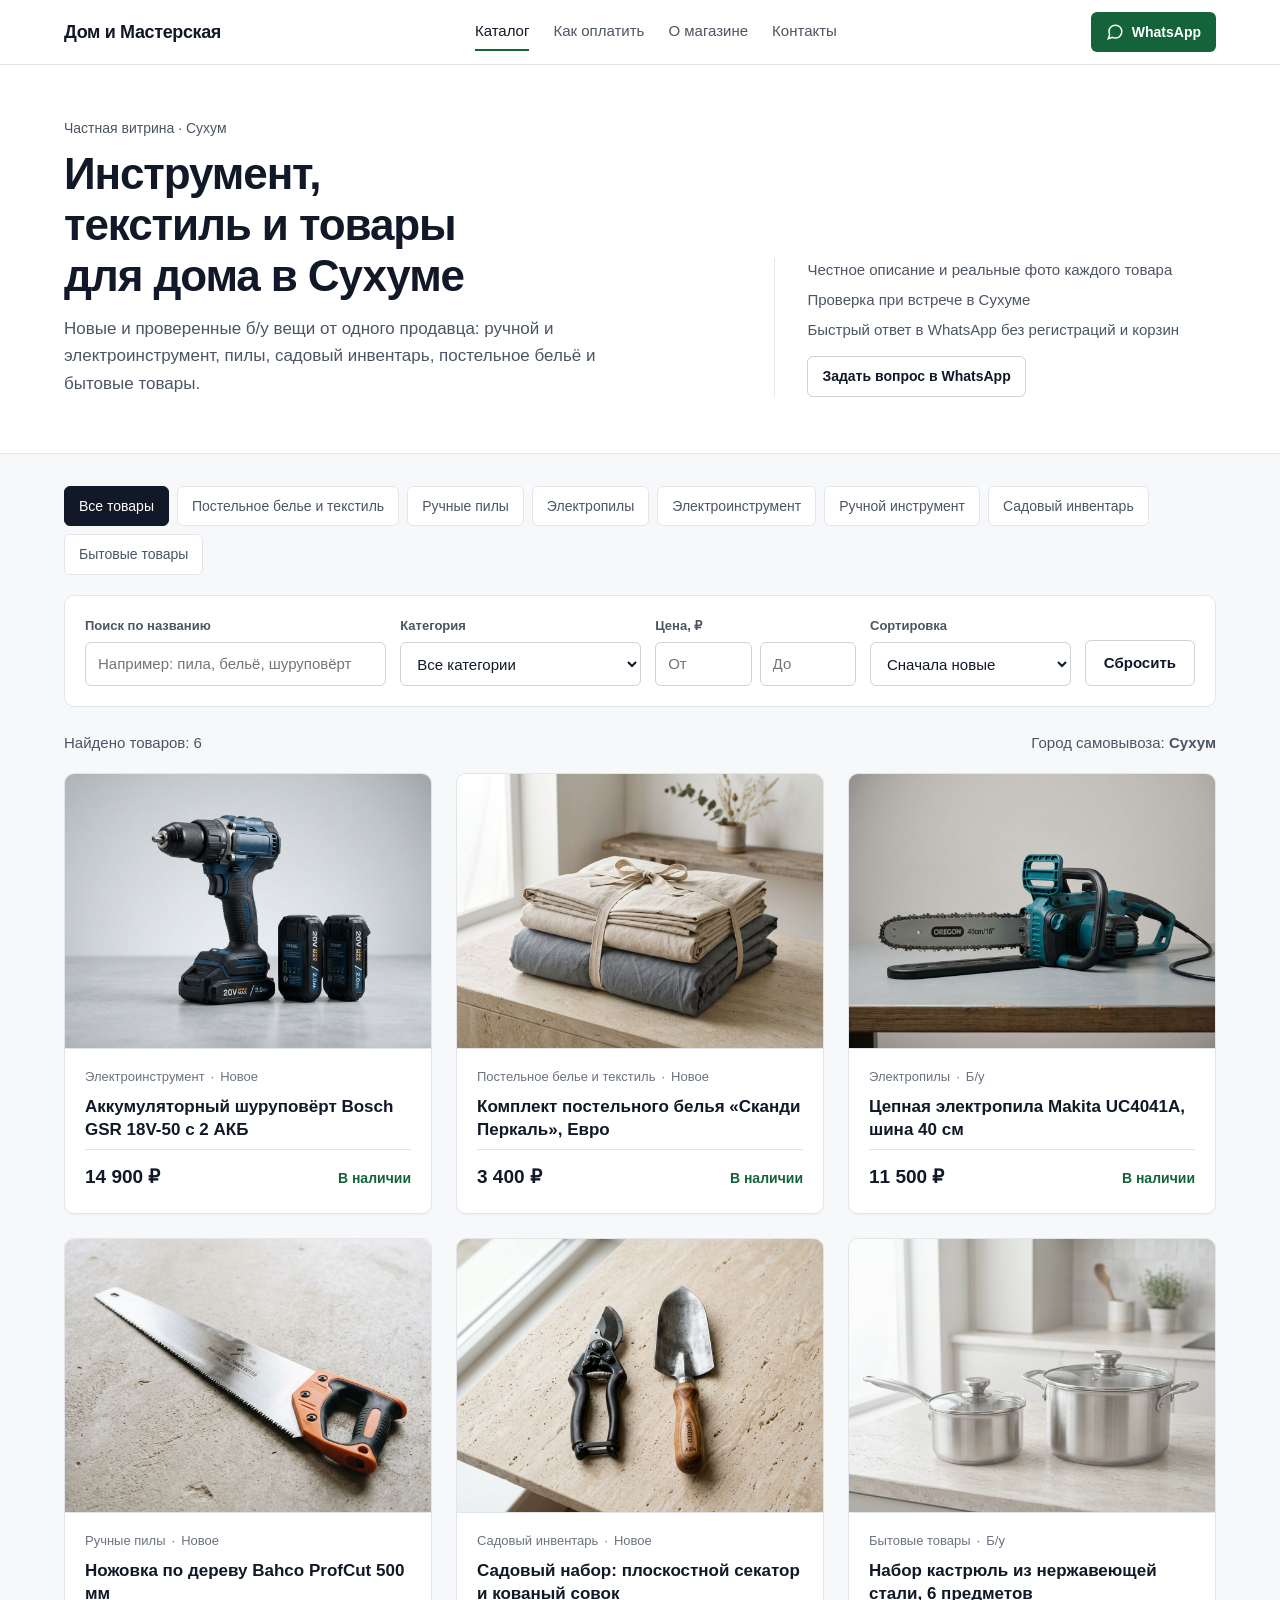
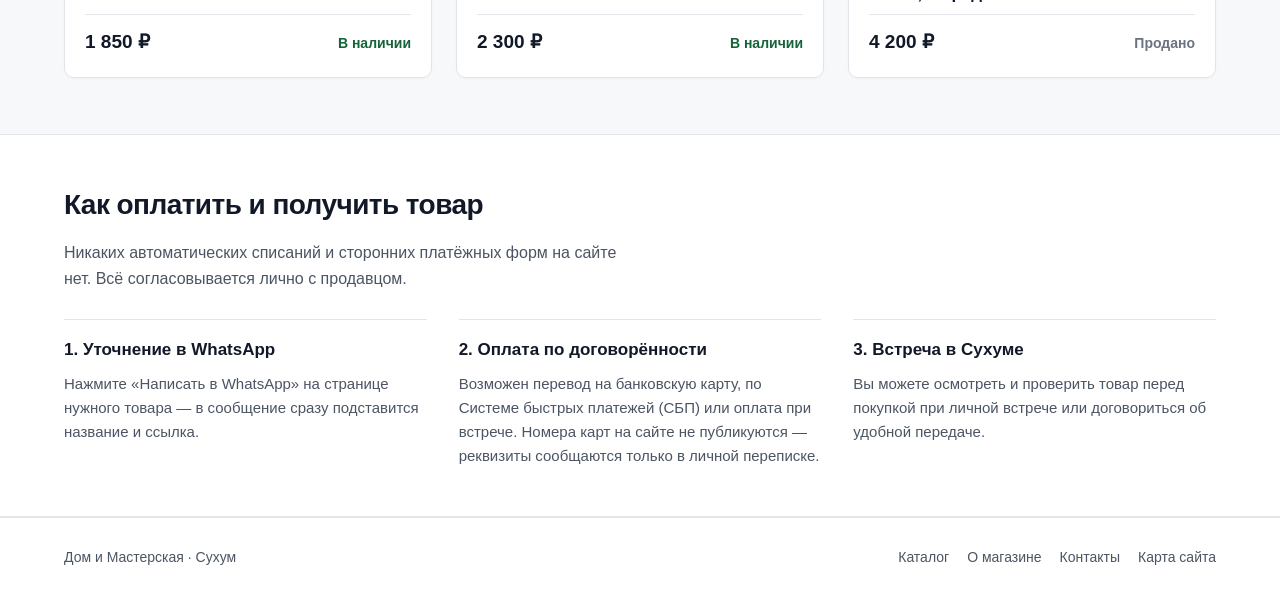
==== index.html @ a4111d89 "Первый запуск сайта" ====
<!doctype html>
<html lang="ru">
  <head>
    <meta charset="UTF-8" />
    <meta name="viewport" content="width=device-width, initial-scale=1.0" />
    <meta
      http-equiv="Content-Security-Policy"
      content="default-src 'self'; script-src 'self'; style-src 'self'; img-src 'self'; font-src 'self'; connect-src 'self'; object-src 'none'; base-uri 'self'; form-action 'none';"
    />
    <meta name="referrer" content="strict-origin-when-cross-origin" />
        <title>
      Дом и Мастерская — каталог инструмента, текстиля и товаров для дома в
      Сухуме
    </title>
    <meta
      name="description"
      content="Частный каталог товаров в Сухуме: постельное бельё, ручные и электропилы, электроинструмент, садовый инвентарь и бытовые товары. Прямая связь с продавцом в WhatsApp."
    />
    <meta property="og:type" content="website" />
    <meta property="og:locale" content="ru_RU" />
    <meta property="og:site_name" content="Дом и Мастерская" />
    <meta
      property="og:title"
      content="Дом и Мастерская — каталог товаров в Сухуме"
    />
    <meta
      property="og:description"
      content="Постельное бельё, инструмент, пилы, садовый инвентарь и бытовые товары в Сухуме. Новые и проверенные б/у товары от одного продавца."
    />
    <meta name="twitter:card" content="summary" />
    <meta
      name="twitter:title"
      content="Дом и Мастерская — каталог товаров в Сухуме"
    />
    <meta
      name="twitter:description"
      content="Инструмент, текстиль, садовый инвентарь и бытовые товары в Сухуме. Заказ и уточнение деталей напрямую в WhatsApp."
    />
    <link rel="stylesheet" href="css/styles.css" />
    <script type="application/ld+json">
      {
        "@context": "https://schema.org",
        "@type": "Store",
        "name": "Дом и Мастерская",
        "description": "Каталог постельного белья, ручного и электроинструмента, пил, садового инвентаря и бытовых товаров в Сухуме.",
        "address": {
          "@type": "PostalAddress",
          "addressLocality": "Сухум"
        }
      }
    </script>
  </head>
  <body data-base="">
    <header class="site-header">
      <div class="container header-inner">
        <a href="index.html" class="brand-link" data-store-name
          >Дом и Мастерская</a
        >

        <nav class="site-nav" aria-label="Основная навигация">
          <a href="index.html" aria-current="page">Каталог</a>
          <a href="#oplata">Как оплатить</a>
          <a href="about.html">О магазине</a>
          <a href="contacts.html">Контакты</a>
        </nav>

        <div class="header-actions">
          <a
            id="header-wa-btn"
            href="contacts.html#setup"
            class="btn btn-primary btn-sm"
          >
            <svg
              viewBox="0 0 24 24"
              fill="none"
              stroke="currentColor"
              stroke-width="2"
              aria-hidden="true"
            >
              <path
                d="M21 11.5a8.38 8.38 0 0 1-.9 3.8 8.5 8.5 0 0 1-7.6 4.7 8.38 8.38 0 0 1-3.8-.9L3 21l1.9-5.7a8.38 8.38 0 0 1-.9-3.8 8.5 8.5 0 0 1 4.7-7.6 8.38 8.38 0 0 1 3.8-.9h.5a8.48 8.48 0 0 1 8 8v.5z"
              />
            </svg>
            <span class="header-wa-label">WhatsApp</span>
          </a>
          <button
            id="menu-toggle"
            type="button"
            class="menu-toggle"
            aria-expanded="false"
            aria-controls="mobile-drawer"
            aria-label="Открыть меню"
          >
            <svg
              viewBox="0 0 24 24"
              fill="none"
              stroke="currentColor"
              stroke-width="2"
              aria-hidden="true"
            >
              <line x1="3" y1="6" x2="21" y2="6" />
              <line x1="3" y1="12" x2="21" y2="12" />
              <line x1="3" y1="18" x2="21" y2="18" />
            </svg>
          </button>
        </div>
      </div>

      <div id="mobile-drawer" class="mobile-drawer" hidden>
        <div class="container mobile-drawer-links">
          <a href="index.html">Каталог</a>
          <a href="#oplata">Как оплатить</a>
          <a href="about.html">О магазине</a>
          <a href="contacts.html">Контакты</a>
        </div>
      </div>
    </header>

    <main>
      <section class="hero-section">
        <div class="container hero-grid">
          <div>
            <p class="hero-kicker">
              <span>Частная витрина</span>
              <span aria-hidden="true"> · </span>
              <span data-city>Сухум</span>
            </p>
            <h1 class="hero-title">
              Инструмент, текстиль и товары для дома в
              <span data-city-in>Сухуме</span>
            </h1>
            <p class="hero-lead">
              Новые и проверенные б/у вещи от одного продавца: ручной и
              электроинструмент, пилы, садовый инвентарь, постельное бельё и
              бытовые товары.
            </p>
          </div>

          <div class="hero-aside">
            <ul class="hero-facts">
              <li>Честное описание и реальные фото каждого товара</li>
              <li>Проверка при встрече в <span data-city-in>Сухуме</span></li>
              <li>Быстрый ответ в WhatsApp без регистраций и корзин</li>
            </ul>
            <a
              data-wa-general
              href="contacts.html#setup"
              class="btn btn-secondary btn-sm"
            >
              Задать вопрос в WhatsApp
            </a>
          </div>
        </div>
      </section>

      <section class="catalog-section" aria-labelledby="catalog-heading">
        <div class="container">
          <h2 id="catalog-heading" class="sr-only">Каталог товаров</h2>

          <div id="wa-setup-notice" class="notice-inline" hidden></div>

          <div
            id="category-tabs"
            class="category-strip"
            role="group"
            aria-label="Быстрый выбор категории"
          ></div>

          <div
            class="toolbar"
            role="region"
            aria-label="Поиск и фильтры каталога"
          >
            <div class="field">
              <label for="filter-search" class="field-label"
                >Поиск по названию</label
              >
              <input
                id="filter-search"
                type="search"
                class="control"
                placeholder="Например: пила, бельё, шуруповёрт"
                autocomplete="off"
              />
            </div>

            <div class="field">
              <label for="filter-category" class="field-label">Категория</label>
              <select id="filter-category" class="control">
                <option value="all">Все категории</option>
              </select>
            </div>

            <div class="field">
              <span class="field-label">Цена, ₽</span>
              <div class="price-pair">
                <input
                  id="filter-price-min"
                  type="number"
                  min="0"
                  step="100"
                  class="control"
                  placeholder="От"
                  aria-label="Минимальная цена в рублях"
                />
                <input
                  id="filter-price-max"
                  type="number"
                  min="0"
                  step="100"
                  class="control"
                  placeholder="До"
                  aria-label="Максимальная цена в рублях"
                />
              </div>
            </div>

            <div class="field">
              <label for="filter-sort" class="field-label">Сортировка</label>
              <select id="filter-sort" class="control">
                <option value="newest">Сначала новые</option>
                <option value="price-asc">Сначала дешевле</option>
                <option value="price-desc">Сначала дороже</option>
              </select>
            </div>

            <button id="filter-reset" type="button" class="btn btn-secondary">
              Сбросить
            </button>
          </div>

          <div class="catalog-meta-row">
            <span id="catalog-count">Загрузка…</span>
            <span>Город самовывоза: <strong data-city>Сухум</strong></span>
          </div>

          <div id="catalog-status" class="notice-inline" hidden></div>

          <div id="product-grid" class="product-grid" aria-live="polite"></div>

          <div id="catalog-empty" class="empty-state" hidden>
            <h3>По вашему запросу ничего не найдено</h3>
            <p>
              Попробуйте изменить название, ценовой диапазон или выбрать другую
              категорию.
            </p>
            <button id="empty-reset" type="button" class="btn btn-primary">
              Показать все товары
            </button>
          </div>
        </div>
      </section>

      <section id="oplata" class="info-band" aria-labelledby="payment-heading">
        <div class="container">
          <h2 id="payment-heading" class="section-heading">
            Как оплатить и получить товар
          </h2>
          <p class="section-lead">
            Никаких автоматических списаний и сторонних платёжных форм на сайте
            нет. Всё согласовывается лично с продавцом.
          </p>

          <div class="payment-columns">
            <div class="payment-item">
              <h3>1. Уточнение в WhatsApp</h3>
              <p>
                Нажмите «Написать в WhatsApp» на странице нужного товара — в
                сообщение сразу подставится название и ссылка.
              </p>
            </div>
            <div class="payment-item">
              <h3>2. Оплата по договорённости</h3>
              <p>
                Возможен перевод на банковскую карту, по Системе быстрых
                платежей (СБП) или оплата при встрече. Номера карт на сайте не
                публикуются — реквизиты сообщаются только в личной переписке.
              </p>
            </div>
            <div class="payment-item">
              <h3>3. Встреча в <span data-city-in>Сухуме</span></h3>
              <p>
                Вы можете осмотреть и проверить товар перед покупкой при личной
                встрече или договориться об удобной передаче.
              </p>
            </div>
          </div>
        </div>
      </section>
    </main>

    <footer class="site-footer">
      <div class="container footer-inner">
        <div>
          <span data-store-name>Дом и Мастерская</span>
          <span aria-hidden="true"> · </span>
          <span data-city>Сухум</span>
        </div>
        <div class="footer-links">
          <a href="index.html">Каталог</a>
          <a href="about.html">О магазине</a>
          <a href="contacts.html">Контакты</a>
          <a href="sitemap.xml">Карта сайта</a>
        </div>
      </div>
    </footer>

    <script src="config.js"></script>
    <script src="js/site.js"></script>
    <script src="js/app.js"></script>
  </body>
</html>
---- css/styles.css ----
/*
 * Статический каталог «Дом и Мастерская»
 * Чистый CSS без сторонних библиотек и CDN (совместимо со строгой CSP).
 */

:root {
  --bg-canvas: #f7f8fa;
  --bg-surface: #ffffff;
  --bg-muted: #f1f3f5;
  --border-hairline: #e2e6eb;
  --border-strong: #cbd2d9;
  --ink-primary: #111827;
  --ink-secondary: #4b5563;
  --ink-muted: #6b7280;
  --accent: #15633b;
  --accent-hover: #0f4d2d;
  --accent-subtle: #eaf4ee;
  --sold-ink: #6b7280;
  --radius-sm: 6px;
  --radius-md: 10px;
  --radius-lg: 14px;
  --shadow-card: 0 1px 2px rgba(17, 24, 39, 0.04);
  --shadow-hover: 0 10px 24px rgba(17, 24, 39, 0.07);
  --container-max: 1200px;
  --font-sans: -apple-system, BlinkMacSystemFont, "Segoe UI", "Noto Sans", "Helvetica Neue", Arial, sans-serif;
  --transition: 180ms cubic-bezier(0.16, 1, 0.3, 1);
}

*,
*::before,
*::after {
  box-sizing: border-box;
}

html {
  font-size: 16px;
  scroll-behavior: smooth;
  -webkit-text-size-adjust: 100%;
}

@media (prefers-reduced-motion: reduce) {
  html {
    scroll-behavior: auto;
  }
  *,
  *::before,
  *::after {
    transition-duration: 0.01ms !important;
    animation-duration: 0.01ms !important;
  }
}

body {
  margin: 0;
  font-family: var(--font-sans);
  font-size: 1rem;
  line-height: 1.6;
  color: var(--ink-primary);
  background-color: var(--bg-canvas);
  min-height: 100vh;
  display: flex;
  flex-direction: column;
}

img {
  max-width: 100%;
  display: block;
}

a {
  color: inherit;
}

button,
input,
select {
  font: inherit;
  color: inherit;
}

:focus-visible {
  outline: 2px solid var(--accent);
  outline-offset: 2px;
}

.sr-only {
  position: absolute;
  width: 1px;
  height: 1px;
  padding: 0;
  margin: -1px;
  overflow: hidden;
  clip: rect(0, 0, 0, 0);
  white-space: nowrap;
  border: 0;
}

.container {
  width: 100%;
  max-width: var(--container-max);
  margin-inline: auto;
  padding-inline: 16px;
}

@media (min-width: 768px) {
  .container {
    padding-inline: 24px;
  }
}

/* =========================================================
   Header (3-зонный контракт: бренд — навигация — действие)
   ========================================================= */

.site-header {
  position: sticky;
  top: 0;
  z-index: 40;
  background-color: rgba(255, 255, 255, 0.96);
  backdrop-filter: blur(8px);
  border-bottom: 1px solid var(--border-hairline);
}

.header-inner {
  display: flex;
  align-items: center;
  justify-content: space-between;
  gap: 24px;
  min-height: 64px;
}

.brand-link {
  font-size: 1.125rem;
  font-weight: 700;
  letter-spacing: -0.02em;
  text-decoration: none;
  color: var(--ink-primary);
  white-space: nowrap;
  flex-shrink: 0;
}

.site-nav {
  display: none;
  align-items: center;
  gap: 24px;
}

.site-nav a {
  font-size: 0.9375rem;
  font-weight: 500;
  color: var(--ink-secondary);
  text-decoration: none;
  white-space: nowrap;
  flex-shrink: 0;
  padding-block: 6px;
  border-bottom: 2px solid transparent;
  transition: color var(--transition), border-color var(--transition);
}

.site-nav a:hover,
.site-nav a[aria-current="page"] {
  color: var(--ink-primary);
  border-bottom-color: var(--accent);
}

.header-actions {
  display: flex;
  align-items: center;
  gap: 10px;
  flex-shrink: 0;
}

.menu-toggle {
  display: inline-flex;
  align-items: center;
  justify-content: center;
  width: 44px;
  height: 44px;
  border: 1px solid var(--border-hairline);
  border-radius: var(--radius-sm);
  background: var(--bg-surface);
  cursor: pointer;
}

.menu-toggle svg {
  width: 20px;
  height: 20px;
}

@media (min-width: 860px) {
  .site-nav {
    display: flex;
  }
  .menu-toggle {
    display: none;
  }
}

.mobile-drawer {
  border-top: 1px solid var(--border-hairline);
  background: var(--bg-surface);
  padding: 12px 16px 16px;
}

.mobile-drawer[hidden] {
  display: none;
}

.mobile-drawer-links {
  display: flex;
  flex-direction: column;
  gap: 4px;
}

.mobile-drawer-links a {
  display: block;
  padding: 10px 8px;
  font-weight: 500;
  text-decoration: none;
  color: var(--ink-primary);
  border-radius: var(--radius-sm);
}

.mobile-drawer-links a:hover {
  background: var(--bg-muted);
}

/* Кнопки */
.btn {
  display: inline-flex;
  align-items: center;
  justify-content: center;
  gap: 8px;
  min-height: 44px;
  padding: 10px 18px;
  border-radius: var(--radius-sm);
  font-size: 0.9375rem;
  font-weight: 600;
  text-decoration: none;
  white-space: nowrap;
  flex-shrink: 0;
  cursor: pointer;
  border: 1px solid transparent;
  transition: background-color var(--transition), border-color var(--transition), transform var(--transition);
}

.btn-primary {
  background-color: var(--accent);
  color: #ffffff;
}

.btn-primary:hover {
  background-color: var(--accent-hover);
}

.btn-secondary {
  background-color: var(--bg-surface);
  color: var(--ink-primary);
  border-color: var(--border-strong);
}

.btn-secondary:hover {
  background-color: var(--bg-muted);
}

.btn-sm {
  min-height: 40px;
  padding: 8px 14px;
  font-size: 0.875rem;
}

.btn svg {
  width: 18px;
  height: 18px;
  flex-shrink: 0;
}

@media (max-width: 479px) {
  .header-wa-label {
    display: none;
  }
}

/* =========================================================
   Main layout
   ========================================================= */

main {
  flex: 1;
}

.hero-section {
  background-color: var(--bg-surface);
  border-bottom: 1px solid var(--border-hairline);
  padding-block: 36px 40px;
}

@media (min-width: 768px) {
  .hero-section {
    padding-block: 52px 56px;
  }
}

.hero-grid {
  display: grid;
  gap: 24px;
  align-items: end;
}

@media (min-width: 900px) {
  .hero-grid {
    grid-template-columns: 1.5fr 1fr;
    gap: 48px;
  }
}

.hero-kicker {
  margin: 0 0 10px;
  font-size: 0.875rem;
  font-weight: 500;
  color: var(--ink-secondary);
}

.hero-title {
  margin: 0 0 14px;
  font-size: clamp(1.85rem, 3.6vw, 2.75rem);
  font-weight: 700;
  line-height: 1.15;
  letter-spacing: -0.025em;
  text-wrap: balance;
  max-width: 20ch;
}

.hero-lead {
  margin: 0;
  font-size: 1.0625rem;
  color: var(--ink-secondary);
  max-width: 58ch;
}

.hero-aside {
  display: flex;
  flex-direction: column;
  align-items: flex-start;
  gap: 14px;
  padding-top: 16px;
  border-top: 1px solid var(--border-hairline);
}

@media (min-width: 900px) {
  .hero-aside {
    padding-top: 0;
    padding-left: 32px;
    border-top: 0;
    border-left: 1px solid var(--border-hairline);
  }
}

.hero-facts {
  margin: 0;
  padding: 0;
  list-style: none;
  display: grid;
  gap: 6px;
  font-size: 0.9375rem;
  color: var(--ink-secondary);
}

/* =========================================================
   Catalog Toolbar & Product Grid
   ========================================================= */

.catalog-section {
  padding-block: 32px 56px;
}

.toolbar {
  background: var(--bg-surface);
  border: 1px solid var(--border-hairline);
  border-radius: var(--radius-md);
  padding: 16px;
  margin-bottom: 24px;
  display: grid;
  gap: 12px;
}

@media (min-width: 768px) {
  .toolbar {
    padding: 20px;
    grid-template-columns: 1.5fr 1.2fr 1fr 1fr auto;
    align-items: end;
    gap: 14px;
  }
}

.field {
  display: flex;
  flex-direction: column;
  gap: 6px;
  min-width: 0;
}

.field-label {
  font-size: 0.8125rem;
  font-weight: 600;
  color: var(--ink-secondary);
}

.control {
  width: 100%;
  min-height: 44px;
  padding: 9px 12px;
  border: 1px solid var(--border-strong);
  border-radius: var(--radius-sm);
  background: var(--bg-surface);
  font-size: 0.9375rem;
  color: var(--ink-primary);
  transition: border-color var(--transition);
}

.control:hover {
  border-color: var(--ink-secondary);
}

.price-pair {
  display: grid;
  grid-template-columns: 1fr 1fr;
  gap: 8px;
}

.catalog-meta-row {
  display: flex;
  flex-wrap: wrap;
  align-items: center;
  justify-content: space-between;
  gap: 12px;
  margin-bottom: 18px;
  font-size: 0.9375rem;
  color: var(--ink-secondary);
}

.category-strip {
  display: flex;
  flex-wrap: wrap;
  gap: 8px;
  margin-bottom: 20px;
}

.cat-tab {
  min-height: 40px;
  padding: 8px 14px;
  border: 1px solid var(--border-hairline);
  border-radius: var(--radius-sm);
  background: var(--bg-surface);
  color: var(--ink-secondary);
  font-size: 0.875rem;
  font-weight: 500;
  cursor: pointer;
  white-space: nowrap;
  transition: background-color var(--transition), color var(--transition), border-color var(--transition);
}

.cat-tab:hover {
  color: var(--ink-primary);
  border-color: var(--border-strong);
}

.cat-tab[aria-pressed="true"] {
  background: var(--ink-primary);
  color: #ffffff;
  border-color: var(--ink-primary);
}

.product-grid {
  display: grid;
  grid-template-columns: 1fr;
  gap: 20px;
}

@media (min-width: 600px) {
  .product-grid {
    grid-template-columns: repeat(2, 1fr);
  }
}

@media (min-width: 960px) {
  .product-grid {
    grid-template-columns: repeat(3, 1fr);
    gap: 24px;
  }
}

.product-card {
  background: var(--bg-surface);
  border: 1px solid var(--border-hairline);
  border-radius: var(--radius-md);
  overflow: hidden;
  display: flex;
  flex-direction: column;
  box-shadow: var(--shadow-card);
  transition: transform var(--transition), box-shadow var(--transition), border-color var(--transition);
}

.product-card:hover {
  transform: translateY(-2px);
  box-shadow: var(--shadow-hover);
  border-color: var(--border-strong);
}

.card-media {
  position: relative;
  display: block;
  aspect-ratio: 4 / 3;
  background-color: var(--bg-muted);
  overflow: hidden;
  border-bottom: 1px solid var(--border-hairline);
}

.card-media img {
  width: 100%;
  height: 100%;
  object-fit: cover;
  transition: transform 280ms cubic-bezier(0.16, 1, 0.3, 1);
}

.product-card:hover .card-media img {
  transform: scale(1.02);
}

.card-media.is-sold img {
  opacity: 0.72;
  filter: grayscale(20%);
}

.card-body {
  padding: 18px 20px 20px;
  display: flex;
  flex-direction: column;
  flex: 1;
  gap: 8px;
}

.card-meta {
  font-size: 0.8125rem;
  color: var(--ink-muted);
  display: flex;
  flex-wrap: wrap;
  gap: 6px;
  align-items: center;
}

.card-title {
  margin: 0;
  font-size: 1.0625rem;
  font-weight: 600;
  line-height: 1.35;
}

.card-title a {
  text-decoration: none;
  color: var(--ink-primary);
}

.card-title a:hover {
  color: var(--accent);
}

.card-footer {
  margin-top: auto;
  padding-top: 12px;
  display: flex;
  align-items: baseline;
  justify-content: space-between;
  gap: 12px;
  border-top: 1px solid var(--border-hairline);
}

.card-price {
  font-size: 1.1875rem;
  font-weight: 700;
  font-variant-numeric: tabular-nums;
  color: var(--ink-primary);
}

.status-text {
  font-size: 0.875rem;
  font-weight: 600;
  white-space: nowrap;
}

.status-available {
  color: var(--accent);
}

.status-sold {
  color: var(--sold-ink);
}

.empty-state {
  background: var(--bg-surface);
  border: 1px solid var(--border-hairline);
  border-radius: var(--radius-md);
  padding: 40px 24px;
  text-align: center;
}

.empty-state h3 {
  margin: 0 0 8px;
  font-size: 1.125rem;
}

.empty-state p {
  margin: 0 0 20px;
  color: var(--ink-secondary);
}

/* =========================================================
   Payment & Trust Section
   ========================================================= */

.info-band {
  background: var(--bg-surface);
  border-top: 1px solid var(--border-hairline);
  border-bottom: 1px solid var(--border-hairline);
  padding-block: 48px;
}

.section-heading {
  margin: 0 0 12px;
  font-size: clamp(1.375rem, 2.4vw, 1.75rem);
  font-weight: 700;
  letter-spacing: -0.02em;
  text-wrap: balance;
}

.section-lead {
  margin: 0 0 28px;
  color: var(--ink-secondary);
  max-width: 65ch;
}

.payment-columns {
  display: grid;
  gap: 24px;
}

@media (min-width: 768px) {
  .payment-columns {
    grid-template-columns: repeat(3, 1fr);
    gap: 32px;
  }
}

.payment-item {
  padding-top: 16px;
  border-top: 1px solid var(--border-hairline);
}

.payment-item h3 {
  margin: 0 0 8px;
  font-size: 1.0625rem;
  font-weight: 600;
}

.payment-item p {
  margin: 0;
  font-size: 0.9375rem;
  color: var(--ink-secondary);
}

/* =========================================================
   Product Detail Page (/tovar/*.html)
   ========================================================= */

.breadcrumbs {
  padding-block: 16px;
  font-size: 0.875rem;
  color: var(--ink-muted);
  display: flex;
  flex-wrap: wrap;
  gap: 8px;
  align-items: center;
}

.breadcrumbs a {
  text-decoration: none;
  color: var(--ink-secondary);
}

.breadcrumbs a:hover {
  color: var(--ink-primary);
  text-decoration: underline;
}

.pdp-section {
  padding-block: 8px 56px;
}

.pdp-layout {
  display: grid;
  gap: 32px;
  align-items: start;
}

@media (min-width: 900px) {
  .pdp-layout {
    grid-template-columns: 1.15fr 0.85fr;
    gap: 48px;
  }
}

.gallery-main {
  aspect-ratio: 4 / 3;
  background: var(--bg-surface);
  border: 1px solid var(--border-hairline);
  border-radius: var(--radius-md);
  overflow: hidden;
}

.gallery-main img {
  width: 100%;
  height: 100%;
  object-fit: cover;
}

.gallery-thumbs {
  display: flex;
  flex-wrap: wrap;
  gap: 10px;
  margin-top: 12px;
}

.thumb-btn {
  width: 84px;
  height: 63px;
  padding: 0;
  border: 2px solid var(--border-hairline);
  border-radius: var(--radius-sm);
  overflow: hidden;
  background: var(--bg-surface);
  cursor: pointer;
}

.thumb-btn[aria-current="true"] {
  border-color: var(--accent);
}

.thumb-btn img {
  width: 100%;
  height: 100%;
  object-fit: cover;
}

.pdp-panel {
  background: var(--bg-surface);
  border: 1px solid var(--border-hairline);
  border-radius: var(--radius-md);
  padding: 24px;
}

@media (min-width: 900px) {
  .pdp-panel {
    position: sticky;
    top: 84px;
    padding: 28px;
  }
}

.pdp-meta-line {
  font-size: 0.875rem;
  color: var(--ink-muted);
  margin: 0 0 10px;
  display: flex;
  flex-wrap: wrap;
  gap: 8px;
  align-items: center;
}

.pdp-title {
  margin: 0 0 16px;
  font-size: clamp(1.5rem, 2.5vw, 2rem);
  font-weight: 700;
  line-height: 1.22;
  letter-spacing: -0.02em;
  text-wrap: balance;
}

.pdp-price-row {
  display: flex;
  align-items: baseline;
  justify-content: space-between;
  gap: 16px;
  padding-block: 16px;
  margin-bottom: 18px;
  border-top: 1px solid var(--border-hairline);
  border-bottom: 1px solid var(--border-hairline);
}

.pdp-price {
  font-size: 1.75rem;
  font-weight: 700;
  font-variant-numeric: tabular-nums;
}

.pdp-specs {
  margin: 0 0 22px;
  display: grid;
  gap: 10px;
  font-size: 0.9375rem;
}

.pdp-spec-row {
  display: flex;
  justify-content: space-between;
  gap: 16px;
}

.pdp-spec-row dt {
  color: var(--ink-muted);
}

.pdp-spec-row dd {
  margin: 0;
  font-weight: 500;
  text-align: right;
}

.pdp-cta-group {
  display: grid;
  gap: 10px;
  margin-bottom: 20px;
}

.pdp-cta-group .btn {
  width: 100%;
}

.pdp-payment-note {
  padding-top: 16px;
  border-top: 1px solid var(--border-hairline);
  font-size: 0.875rem;
  color: var(--ink-secondary);
}

.pdp-payment-note strong {
  display: block;
  color: var(--ink-primary);
  margin-bottom: 4px;
}

.pdp-description {
  margin-top: 28px;
  background: var(--bg-surface);
  border: 1px solid var(--border-hairline);
  border-radius: var(--radius-md);
  padding: 24px;
}

.pdp-description h2 {
  margin: 0 0 12px;
  font-size: 1.25rem;
}

.pdp-description p {
  margin: 0;
  color: var(--ink-secondary);
  max-width: 70ch;
}

/* =========================================================
   Content Pages (О магазине, Контакты)
   ========================================================= */

.page-hero {
  background: var(--bg-surface);
  border-bottom: 1px solid var(--border-hairline);
  padding-block: 36px;
}

.page-hero h1 {
  margin: 0 0 10px;
  font-size: clamp(1.75rem, 3vw, 2.375rem);
  line-height: 1.2;
  letter-spacing: -0.02em;
}

.page-hero p {
  margin: 0;
  color: var(--ink-secondary);
  max-width: 62ch;
}

.prose-section {
  padding-block: 40px 64px;
}

.prose-grid {
  display: grid;
  gap: 24px;
}

@media (min-width: 820px) {
  .prose-grid {
    grid-template-columns: repeat(2, 1fr);
    gap: 28px;
  }
}

.content-block {
  background: var(--bg-surface);
  border: 1px solid var(--border-hairline);
  border-radius: var(--radius-md);
  padding: 24px 28px;
}

.content-block h2 {
  margin: 0 0 12px;
  font-size: 1.25rem;
  font-weight: 700;
}

.content-block p {
  margin: 0 0 12px;
  color: var(--ink-secondary);
}

.content-block p:last-child {
  margin-bottom: 0;
}

.clean-list {
  margin: 0;
  padding-left: 20px;
  color: var(--ink-secondary);
  display: grid;
  gap: 8px;
}

.notice-inline {
  margin-top: 12px;
  padding: 12px 14px;
  border-radius: var(--radius-sm);
  background: var(--bg-muted);
  font-size: 0.875rem;
  color: var(--ink-secondary);
}

.notice-inline[hidden] {
  display: none;
}

/* =========================================================
   Footer
   ========================================================= */

.site-footer {
  margin-top: auto;
  background: var(--bg-surface);
  border-top: 1px solid var(--border-hairline);
  padding-block: 28px;
  font-size: 0.875rem;
  color: var(--ink-secondary);
}

.footer-inner {
  display: flex;
  flex-wrap: wrap;
  align-items: center;
  justify-content: space-between;
  gap: 16px 24px;
}

.footer-links {
  display: flex;
  flex-wrap: wrap;
  gap: 18px;
}

.footer-links a {
  text-decoration: none;
  color: var(--ink-secondary);
}

.footer-links a:hover {
  color: var(--ink-primary);
  text-decoration: underline;
}

.img-fallback {
  width: 100%;
  height: 100%;
  display: flex;
  flex-direction: column;
  align-items: center;
  justify-content: center;
  padding: 16px;
  text-align: center;
  background: var(--bg-muted);
  color: var(--ink-muted);
  font-size: 0.875rem;
}

.mt-4 {
  margin-top: 16px;
}


/* =========================================================
   Админ-панель (admin.html)
   ========================================================= */

[hidden] {
  display: none !important;
}

.adm-wrap {
  padding-block: 28px 64px;
  display: grid;
  gap: 20px;
}

.adm-block {
  display: grid;
  gap: 14px;
  max-width: 760px;
}

.adm-h {
  margin: 0;
  font-size: 1.375rem;
}

.adm-row,
.adm-toolbar {
  display: flex;
  flex-wrap: wrap;
  gap: 10px;
  align-items: center;
}

.adm-muted {
  color: var(--ink-muted);
  font-size: 0.875rem;
}

.adm-help {
  color: var(--ink-secondary);
  font-size: 0.9375rem;
}

.adm-help summary {
  cursor: pointer;
  font-weight: 600;
}

.adm-help ol {
  margin-top: 10px;
}

.adm-grid {
  display: grid;
  gap: 14px;
  grid-template-columns: repeat(auto-fit, minmax(170px, 1fr));
}

.adm-textarea {
  min-height: 140px;
  resize: vertical;
  line-height: 1.5;
}

.adm-list {
  display: grid;
  gap: 10px;
  margin-top: 14px;
}

.adm-item {
  display: flex;
  flex-wrap: wrap;
  align-items: center;
  gap: 12px;
  padding: 12px;
  background: var(--bg-surface);
  border: 1px solid var(--border-hairline);
  border-radius: var(--radius-md);
}

.adm-thumb {
  width: 64px;
  height: 48px;
  object-fit: cover;
  border-radius: var(--radius-sm);
}

.adm-info {
  flex: 1 1 220px;
  display: grid;
  min-width: 0;
}

.adm-actions {
  display: flex;
  flex-wrap: wrap;
  gap: 8px;
}

.adm-danger {
  color: #b42318;
  border-color: #f0b4ae;
}

.adm-photos {
  display: flex;
  flex-wrap: wrap;
  gap: 10px;
}

.adm-photo {
  position: relative;
  width: 96px;
  height: 72px;
}

.adm-photo img {
  width: 100%;
  height: 100%;
  object-fit: cover;
  border-radius: var(--radius-sm);
  border: 1px solid var(--border-strong);
}

.adm-photo-x {
  position: absolute;
  top: -8px;
  right: -8px;
  width: 26px;
  height: 26px;
  border-radius: 50%;
  border: 1px solid var(--border-strong);
  background: var(--bg-surface);
  cursor: pointer;
  line-height: 1;
  font-size: 1rem;
}

.adm-log {
  position: sticky;
  bottom: 12px;
  margin: 0;
  background: var(--accent-subtle);
  color: var(--ink-primary);
  border: 1px solid var(--border-strong);
}

.adm-log.adm-error {
  background: #fdecea;
  border-color: #f0b4ae;
  color: #7a1a12;
}
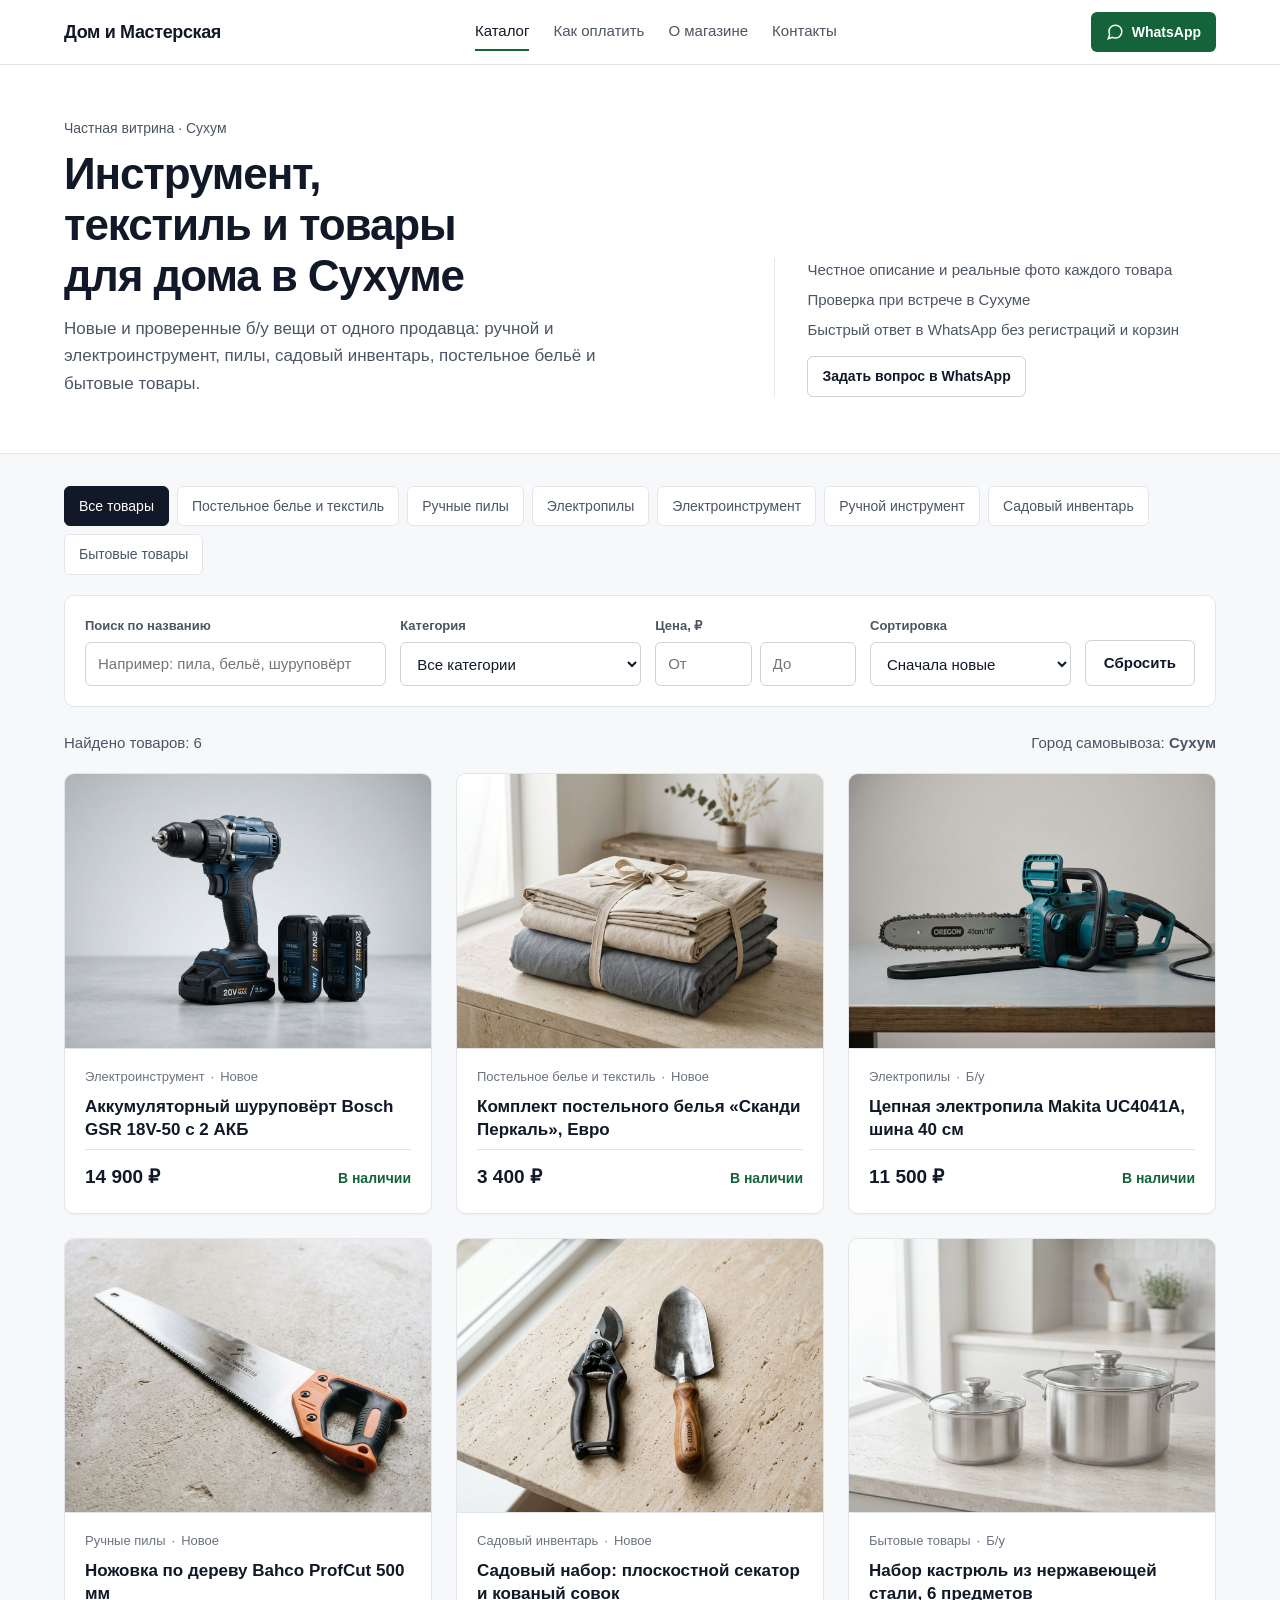
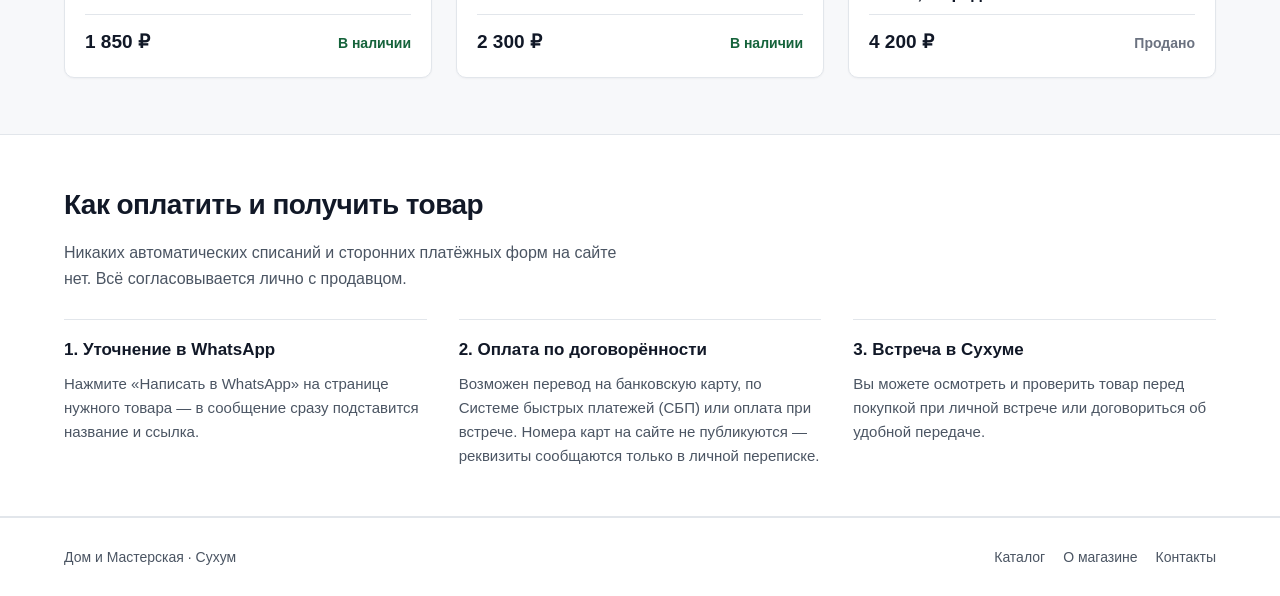
==== commit 28ee4aaf: "Убрал ссылку на карту сайта из подвала" ====
--- a/index.html
+++ b/index.html
@@ -300,7 +300,6 @@
           <a href="index.html">Каталог</a>
           <a href="about.html">О магазине</a>
           <a href="contacts.html">Контакты</a>
-          <a href="sitemap.xml">Карта сайта</a>
         </div>
       </div>
     </footer>
--- a/css/styles.css
+++ b/css/styles.css
@@ -22,7 +22,9 @@
   --shadow-card: 0 1px 2px rgba(17, 24, 39, 0.04);
   --shadow-hover: 0 10px 24px rgba(17, 24, 39, 0.07);
   --container-max: 1200px;
-  --font-sans: -apple-system, BlinkMacSystemFont, "Segoe UI", "Noto Sans", "Helvetica Neue", Arial, sans-serif;
+  --font-sans:
+    -apple-system, BlinkMacSystemFont, "Segoe UI", "Noto Sans",
+    "Helvetica Neue", Arial, sans-serif;
   --transition: 180ms cubic-bezier(0.16, 1, 0.3, 1);
 }
 
@@ -154,7 +156,9 @@
   flex-shrink: 0;
   padding-block: 6px;
   border-bottom: 2px solid transparent;
-  transition: color var(--transition), border-color var(--transition);
+  transition:
+    color var(--transition),
+    border-color var(--transition);
 }
 
 .site-nav a:hover,
@@ -241,7 +245,10 @@
   flex-shrink: 0;
   cursor: pointer;
   border: 1px solid transparent;
-  transition: background-color var(--transition), border-color var(--transition), transform var(--transition);
+  transition:
+    background-color var(--transition),
+    border-color var(--transition),
+    transform var(--transition);
 }
 
 .btn-primary {
@@ -457,7 +464,10 @@
   font-weight: 500;
   cursor: pointer;
   white-space: nowrap;
-  transition: background-color var(--transition), color var(--transition), border-color var(--transition);
+  transition:
+    background-color var(--transition),
+    color var(--transition),
+    border-color var(--transition);
 }
 
 .cat-tab:hover {
@@ -498,7 +508,10 @@
   display: flex;
   flex-direction: column;
   box-shadow: var(--shadow-card);
-  transition: transform var(--transition), box-shadow var(--transition), border-color var(--transition);
+  transition:
+    transform var(--transition),
+    box-shadow var(--transition),
+    border-color var(--transition);
 }
 
 .product-card:hover {
@@ -1004,7 +1017,6 @@
   margin-top: 16px;
 }
 
-
 /* =========================================================
    Админ-панель (admin.html)
    ========================================================= */
@@ -1013,6 +1025,26 @@
   display: none !important;
 }
 
+.container.adm-header {
+  max-width: 808px;
+  justify-content: flex-start;
+  gap: 16px;
+}
+
+.adm-header > strong {
+  margin-left: auto;
+}
+
+@media (max-width: 768px) {
+  .adm-header > strong {
+    display: none;
+  }
+
+  .adm-header .header-actions {
+    margin-left: auto;
+  }
+}
+
 .adm-wrap {
   padding-block: 28px 64px;
   display: grid;
@@ -1022,7 +1054,9 @@
 .adm-block {
   display: grid;
   gap: 14px;
+  width: 100%;
   max-width: 760px;
+  margin-inline: auto;
 }
 
 .adm-h {
@@ -1041,20 +1075,6 @@
 .adm-muted {
   color: var(--ink-muted);
   font-size: 0.875rem;
-}
-
-.adm-help {
-  color: var(--ink-secondary);
-  font-size: 0.9375rem;
-}
-
-.adm-help summary {
-  cursor: pointer;
-  font-weight: 600;
-}
-
-.adm-help ol {
-  margin-top: 10px;
 }
 
 .adm-grid {
